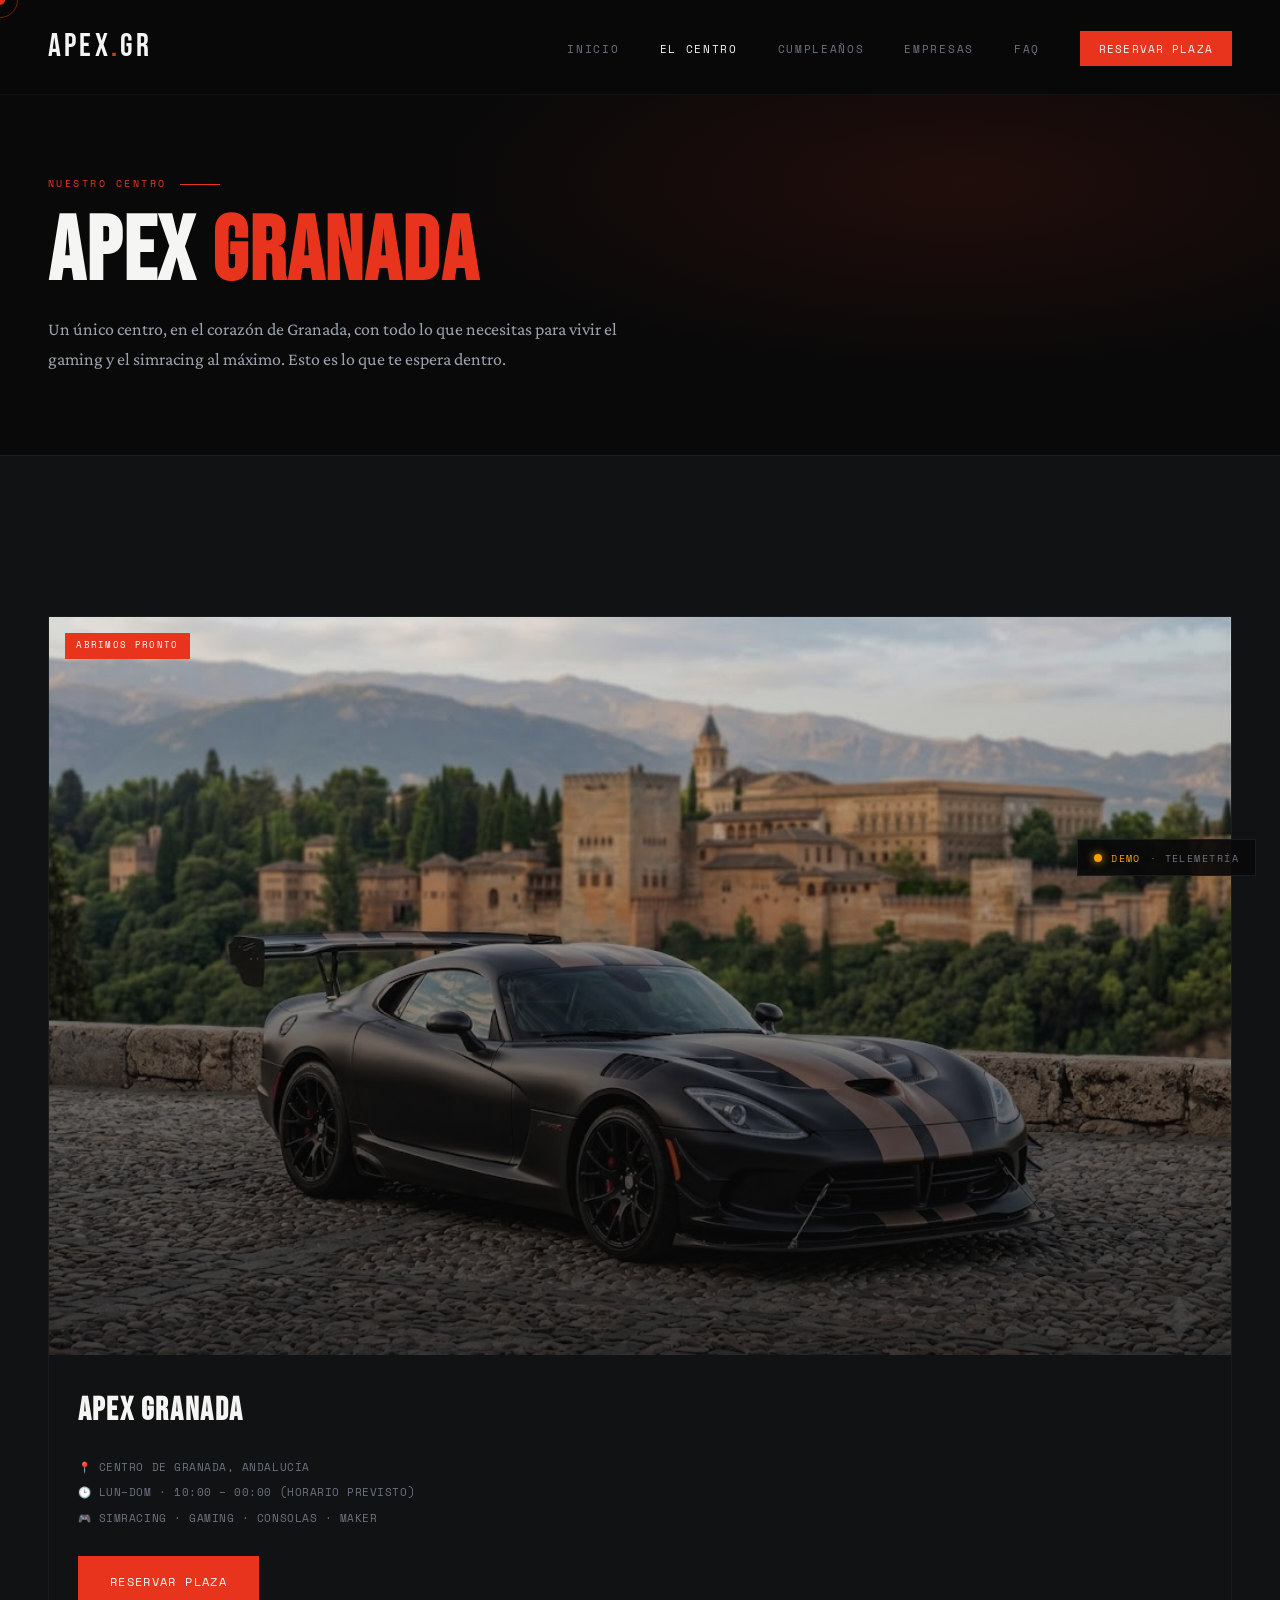
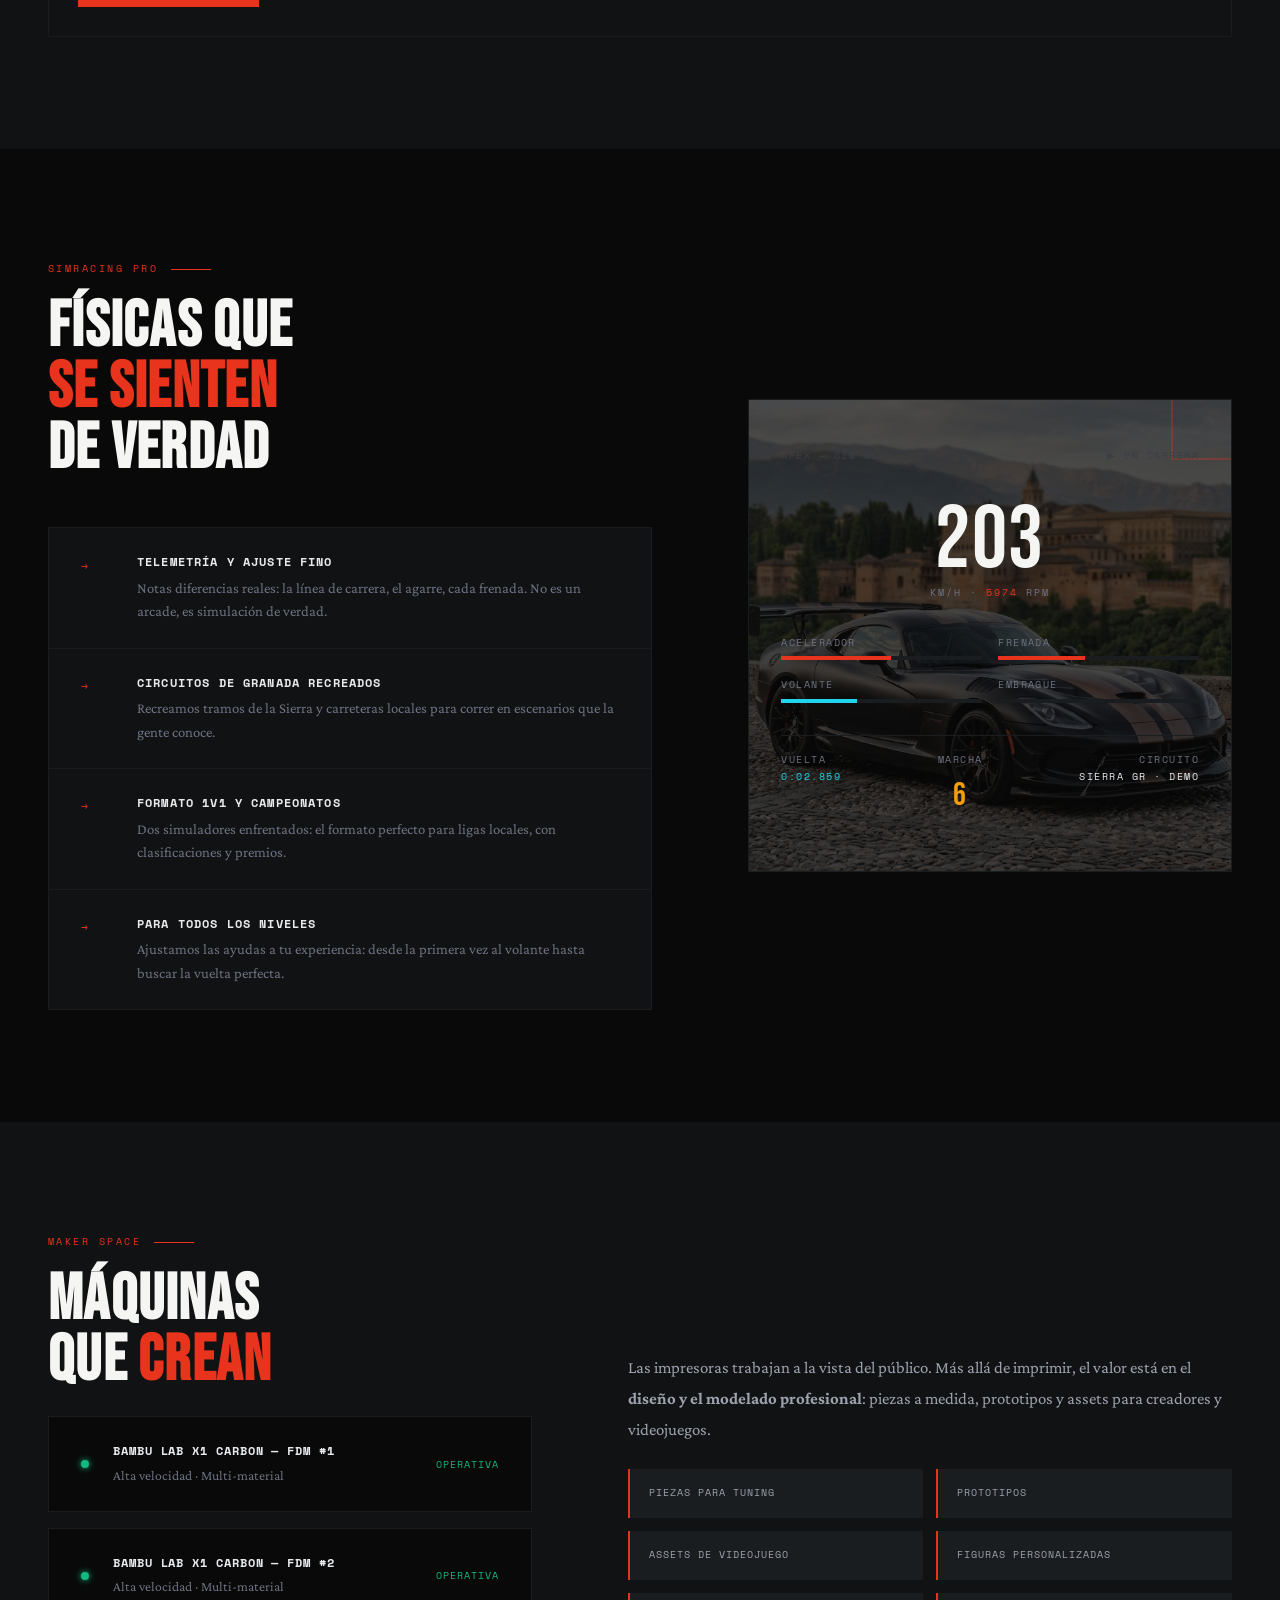
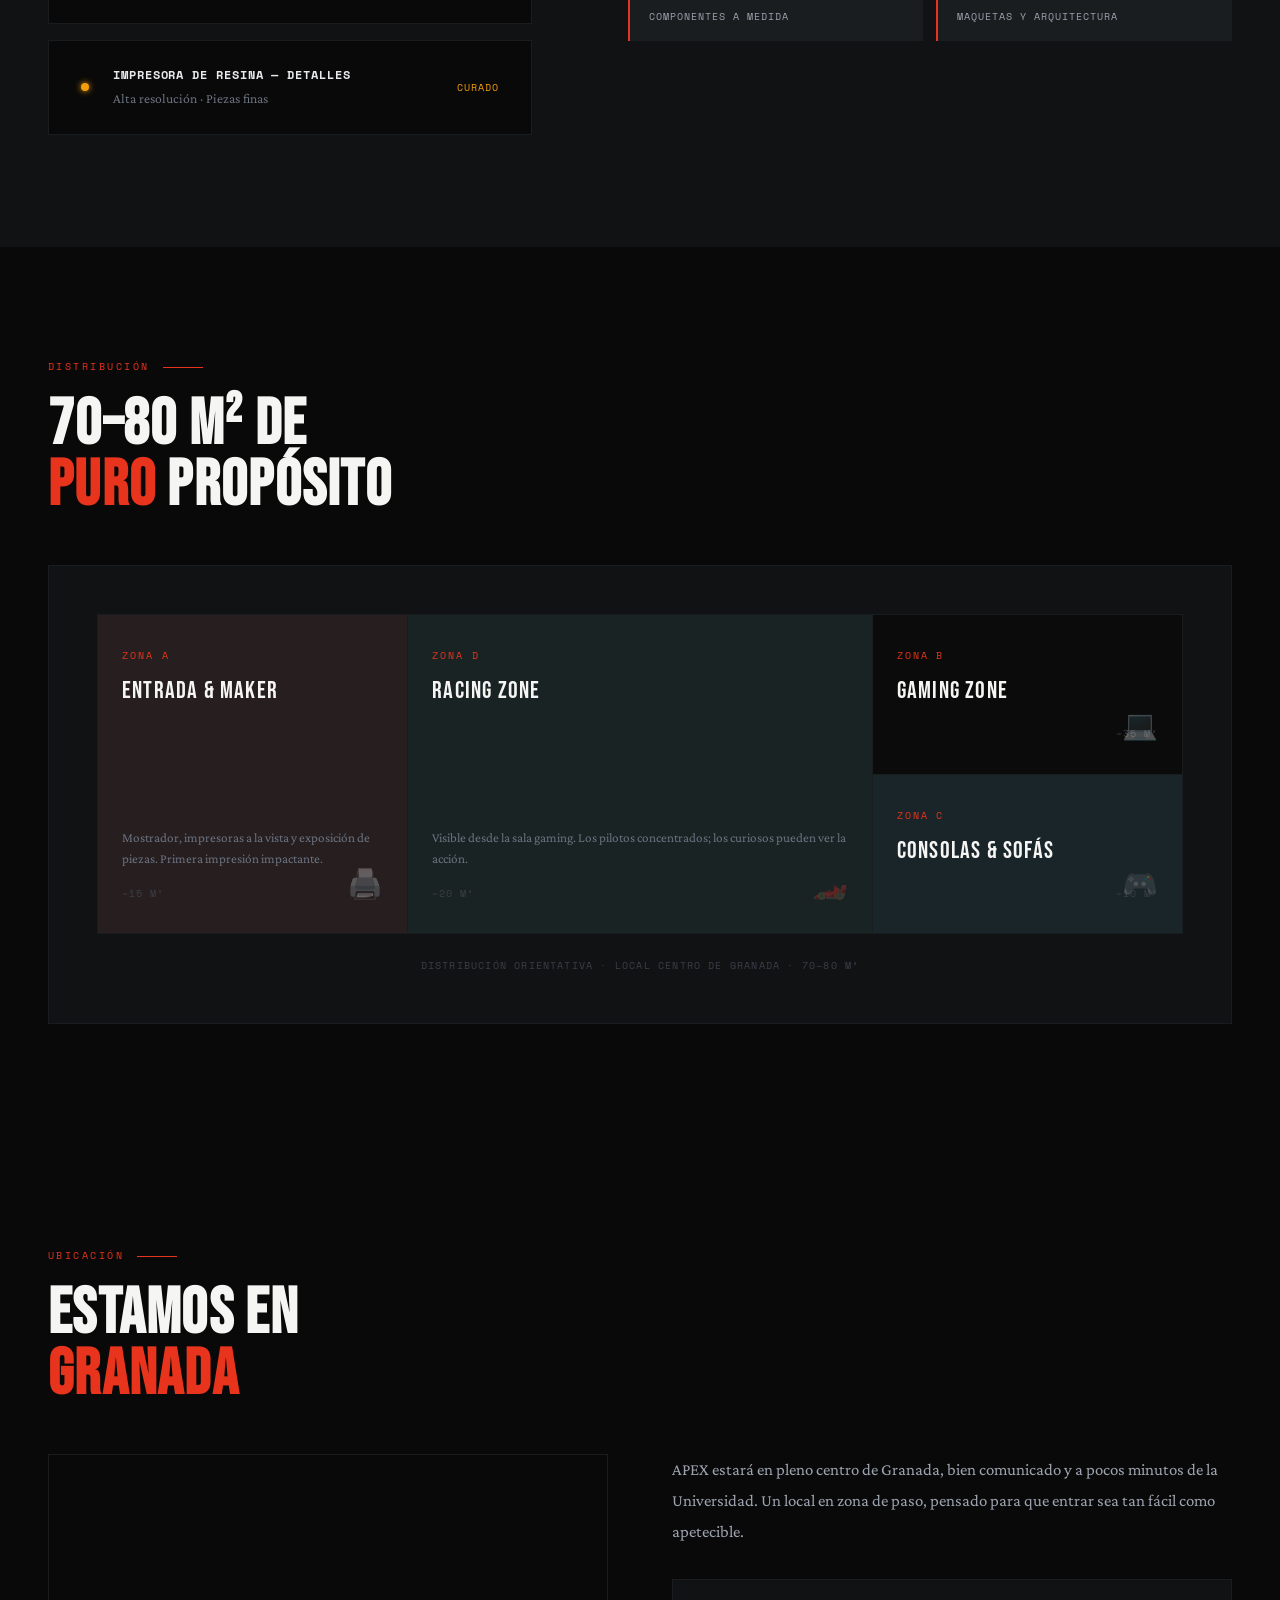
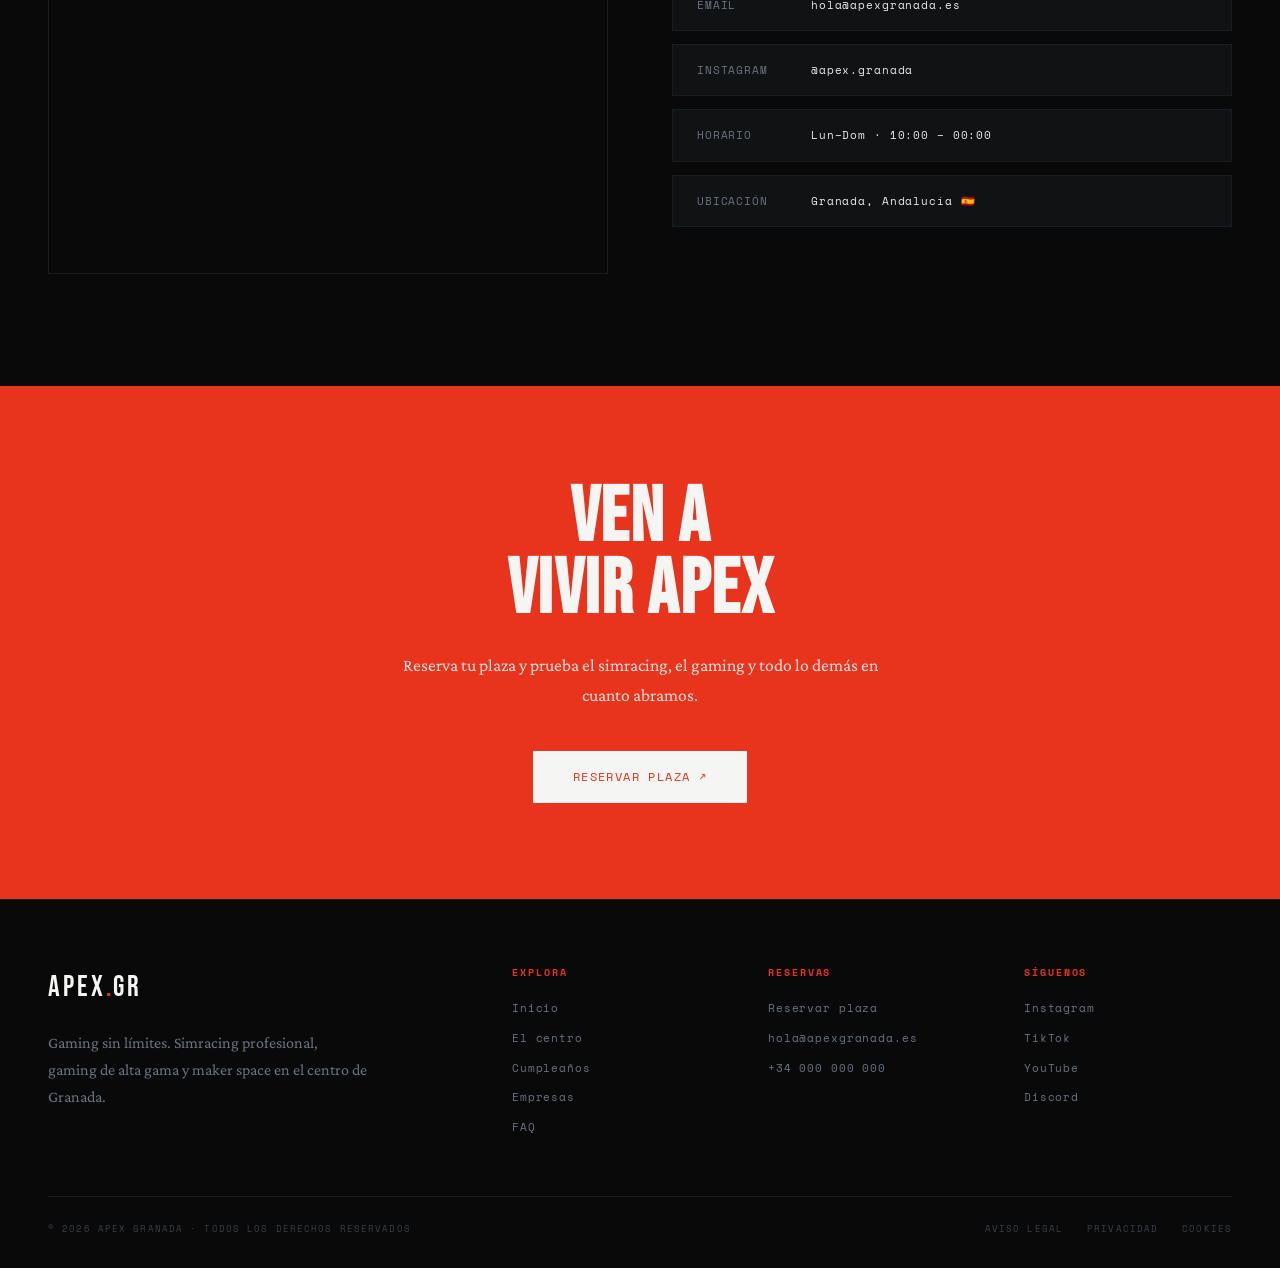
==== centros.html @ 21bb6749 "nuevo estilo de pagina" ====
<!DOCTYPE html>
<html lang="es">
<head>
<meta charset="UTF-8">
<meta name="viewport" content="width=device-width, initial-scale=1.0">
<title>El centro · APEX Granada</title>
<meta name="description" content="Conoce el centro APEX en Granada: simracing con telemetría real, gaming RTX 4070, consolas PS5, maker space y distribución del local.">
<link rel="icon" href="data:image/svg+xml,%3Csvg xmlns='http://www.w3.org/2000/svg' viewBox='0 0 32 32'%3E%3Crect width='32' height='32' fill='%23090909'/%3E%3Ctext x='16' y='24' font-family='Arial,sans-serif' font-size='22' font-weight='bold' fill='%23e8341c' text-anchor='middle'%3EA%3C/text%3E%3C/svg%3E">
<meta property="og:type" content="website">
<meta property="og:title" content="El centro · APEX Granada">
<meta property="og:description" content="Simracing, gaming, consolas y maker space en el centro de Granada.">
<meta property="og:image" content="viper.png">
<meta property="og:locale" content="es_ES">
<meta name="twitter:card" content="summary_large_image">
<link rel="preconnect" href="https://fonts.googleapis.com">
<link rel="preconnect" href="https://fonts.gstatic.com" crossorigin>
<link href="https://fonts.googleapis.com/css2?family=Bebas+Neue&family=Space+Mono:ital,wght@0,400;0,700;1,400&family=Crimson+Pro:wght@300;400;600&display=swap" rel="stylesheet">
<link rel="stylesheet" href="assets/styles.css">
</head>
<body>

<div class="cursor" id="cursor"></div>
<div class="cursor-ring" id="cursor-ring"></div>

<nav>
  <a href="index.html" class="nav-logo">APEX<span>.</span>GR</a>
  <button class="nav-toggle" id="nav-toggle" aria-label="Abrir menú" aria-expanded="false" aria-controls="nav-links">
    <span></span><span></span><span></span>
  </button>
  <ul class="nav-links" id="nav-links">
    <li><a href="index.html">Inicio</a></li>
    <li><a href="centros.html">El centro</a></li>
    <li><a href="cumpleanos.html">Cumpleaños</a></li>
    <li><a href="empresas.html">Empresas</a></li>
    <li><a href="faq.html">FAQ</a></li>
    <li><a href="reservar.html" class="nav-cta">Reservar plaza</a></li>
  </ul>
</nav>

<!-- PAGE HERO -->
<section class="page-hero">
  <div class="section-tag">Nuestro centro</div>
  <h1>APEX <em style="font-style:normal;color:var(--c-red)">Granada</em></h1>
  <p>Un único centro, en el corazón de Granada, con todo lo que necesitas para vivir el gaming y el simracing al máximo. Esto es lo que te espera dentro.</p>
</section>

<!-- TARJETA DEL CENTRO -->
<section class="services">
  <div class="centers-grid">
    <div class="center-card reveal" style="grid-column:1/-1;">
      <div class="center-media" role="img" aria-label="Centro APEX Granada">
        <span class="center-badge">Abrimos pronto</span>
      </div>
      <div class="center-body">
        <h3>APEX Granada</h3>
        <div class="center-meta">📍 Centro de Granada, Andalucía</div>
        <div class="center-meta">🕒 Lun–Dom · 10:00 – 00:00 (horario previsto)</div>
        <div class="center-meta">🎮 Simracing · Gaming · Consolas · Maker</div>
        <a href="reservar.html" class="btn-primary">Reservar plaza</a>
      </div>
    </div>
  </div>
</section>

<!-- SIMRACING + HUD -->
<section class="simracing" id="simracing">
  <div class="sim-layout">
    <div>
      <div class="section-tag reveal">Simracing Pro</div>
      <h2 class="reveal">Físicas que<br><em>se sienten</em><br>de verdad</h2>
      <div class="sim-features reveal">
        <div class="sim-feature">
          <div class="sim-feature-num">→</div>
          <div class="sim-feature-content">
            <h4>Telemetría y ajuste fino</h4>
            <p>Notas diferencias reales: la línea de carrera, el agarre, cada frenada. No es un arcade, es simulación de verdad.</p>
          </div>
        </div>
        <div class="sim-feature">
          <div class="sim-feature-num">→</div>
          <div class="sim-feature-content">
            <h4>Circuitos de Granada recreados</h4>
            <p>Recreamos tramos de la Sierra y carreteras locales para correr en escenarios que la gente conoce.</p>
          </div>
        </div>
        <div class="sim-feature">
          <div class="sim-feature-num">→</div>
          <div class="sim-feature-content">
            <h4>Formato 1v1 y campeonatos</h4>
            <p>Dos simuladores enfrentados: el formato perfecto para ligas locales, con clasificaciones y premios.</p>
          </div>
        </div>
        <div class="sim-feature">
          <div class="sim-feature-num">→</div>
          <div class="sim-feature-content">
            <h4>Para todos los niveles</h4>
            <p>Ajustamos las ayudas a tu experiencia: desde la primera vez al volante hasta buscar la vuelta perfecta.</p>
          </div>
        </div>
      </div>
    </div>
    <div class="sim-visual reveal">
      <div class="sim-cockpit-art">
        <div class="racing-line-accent"></div>
        <div class="cockpit-hud">
          <div class="hud-top">
            <span>APEX — SIM 01</span>
            <span>▶ EN CARRERA</span>
          </div>
          <div class="hud-speed">
            <div class="hud-speed-num" id="hud-speed">000</div>
            <div class="hud-speed-unit">KM/H · <span id="hud-rpm" style="color:var(--c-red)">0</span> RPM</div>
          </div>
          <div class="hud-bars">
            <div>
              <div class="hud-bar-label">ACELERADOR</div>
              <div class="hud-bar-track"><div class="hud-bar-fill" id="hud-throttle" style="width:0%"></div></div>
            </div>
            <div>
              <div class="hud-bar-label">FRENADA</div>
              <div class="hud-bar-track"><div class="hud-bar-fill" id="hud-brake" style="width:0%"></div></div>
            </div>
            <div>
              <div class="hud-bar-label">VOLANTE</div>
              <div class="hud-bar-track"><div class="hud-bar-fill cyan" id="hud-steering" style="width:50%"></div></div>
            </div>
            <div>
              <div class="hud-bar-label">EMBRAGUE</div>
              <div class="hud-bar-track"><div class="hud-bar-fill" id="hud-clutch" style="width:0%"></div></div>
            </div>
          </div>
          <div class="hud-bottom">
            <div>
              <div style="color: var(--c-slate)">VUELTA</div>
              <div id="hud-lap" style="color: var(--c-cyan)">--:--.---</div>
            </div>
            <div style="text-align:center">
              <div style="color:var(--c-slate)">MARCHA</div>
              <div class="hud-gear" id="hud-gear">N</div>
            </div>
            <div style="text-align:right">
              <div style="color:var(--c-slate)">CIRCUITO</div>
              <div id="hud-circuit" style="color:var(--c-light)">—</div>
            </div>
          </div>
        </div>
      </div>
    </div>
  </div>
</section>

<!-- MAKER -->
<section class="printing" id="maker">
  <div class="print-layout">
    <div class="reveal">
      <div class="section-tag">Maker Space</div>
      <h2>Máquinas<br>que <em>crean</em></h2>
      <div class="print-machines">
        <div class="machine-card">
          <div class="machine-dot"></div>
          <div class="machine-info">
            <h4>Bambu Lab X1 Carbon — FDM #1</h4>
            <p>Alta velocidad · Multi-material</p>
          </div>
          <div class="machine-status">Operativa</div>
        </div>
        <div class="machine-card">
          <div class="machine-dot"></div>
          <div class="machine-info">
            <h4>Bambu Lab X1 Carbon — FDM #2</h4>
            <p>Alta velocidad · Multi-material</p>
          </div>
          <div class="machine-status">Operativa</div>
        </div>
        <div class="machine-card">
          <div class="machine-dot amber"></div>
          <div class="machine-info">
            <h4>Impresora de Resina — Detalles</h4>
            <p>Alta resolución · Piezas finas</p>
          </div>
          <div class="machine-status amber">Curado</div>
        </div>
      </div>
    </div>
    <div class="print-services reveal">
      <p>
        Las impresoras trabajan a la vista del público. Más allá de imprimir, el valor está en el <strong>diseño y el modelado profesional</strong>: piezas a medida, prototipos y assets para creadores y videojuegos.
      </p>
      <div class="print-use-cases">
        <div class="use-case">Piezas para tuning</div>
        <div class="use-case">Prototipos</div>
        <div class="use-case">Assets de videojuego</div>
        <div class="use-case">Figuras personalizadas</div>
        <div class="use-case">Componentes a medida</div>
        <div class="use-case">Maquetas y arquitectura</div>
      </div>
    </div>
  </div>
</section>

<!-- ZONAS DEL LOCAL -->
<section class="space-section" id="espacio">
  <div class="section-tag reveal">Distribución</div>
  <h2 class="reveal">70–80 m² de<br><em>puro</em> propósito</h2>
  <div class="floorplan reveal">
    <div class="floorplan-grid">
      <div class="zone zone-entry">
        <div>
          <div class="zone-label">Zona A</div>
          <div class="zone-name">Entrada & Maker</div>
        </div>
        <div>
          <p style="font-size:0.82rem;color:var(--c-slate);line-height:1.6;margin:1rem 0;">Mostrador, impresoras a la vista y exposición de piezas. Primera impresión impactante.</p>
          <div class="zone-m2">~15 m²</div>
        </div>
        <div class="zone-icon">🖨️</div>
      </div>
      <div class="zone zone-gaming">
        <div>
          <div class="zone-label">Zona B</div>
          <div class="zone-name">Gaming Zone</div>
        </div>
        <div class="zone-m2">~35 m²</div>
        <div class="zone-icon">💻</div>
      </div>
      <div class="zone zone-print">
        <div>
          <div class="zone-label">Zona D</div>
          <div class="zone-name">Racing Zone</div>
        </div>
        <div>
          <p style="font-size:0.82rem;color:var(--c-slate);line-height:1.6;margin:1rem 0;">Visible desde la sala gaming. Los pilotos concentrados; los curiosos pueden ver la acción.</p>
          <div class="zone-m2">~20 m²</div>
        </div>
        <div class="zone-icon">🏎️</div>
      </div>
      <div class="zone zone-racing">
        <div>
          <div class="zone-label">Zona C</div>
          <div class="zone-name">Consolas & Sofás</div>
        </div>
        <div class="zone-m2">~10 m²</div>
        <div class="zone-icon">🎮</div>
      </div>
    </div>
    <div class="floorplan-note">Distribución orientativa · Local centro de Granada · 70–80 m²</div>
  </div>
</section>

<!-- UBICACIÓN -->
<section class="location-section" id="ubicacion">
  <div class="section-tag reveal">Ubicación</div>
  <h2 class="reveal">Estamos en<br><em>Granada</em></h2>
  <div class="location-layout">
    <div class="location-map reveal">
      <iframe
        src="https://maps.google.com/maps?q=37.1773,-3.5986&hl=es&z=15&output=embed"
        loading="lazy"
        title="Mapa del centro de Granada"
        allowfullscreen
        referrerpolicy="no-referrer-when-downgrade"
      ></iframe>
    </div>
    <div class="location-info reveal">
      <p>
        APEX estará en pleno centro de Granada, bien comunicado y a pocos minutos de la Universidad. Un local en zona de paso, pensado para que entrar sea tan fácil como apetecible.
      </p>
      <div class="contact-items">
        <a class="contact-item" href="mailto:hola@apexgranada.es">
          <span class="contact-item-label">Email</span>
          <span class="contact-item-val">hola@apexgranada.es</span>
        </a>
        <a class="contact-item" href="#">
          <span class="contact-item-label">Instagram</span>
          <span class="contact-item-val">@apex.granada</span>
        </a>
        <div class="contact-item">
          <span class="contact-item-label">Horario</span>
          <span class="contact-item-val">Lun–Dom · 10:00 – 00:00</span>
        </div>
        <div class="contact-item">
          <span class="contact-item-label">Ubicación</span>
          <span class="contact-item-val">Granada, Andalucía 🇪🇸</span>
        </div>
      </div>
    </div>
  </div>
</section>

<!-- CTA -->
<section class="cta-band">
  <h2>Ven a<br>vivir APEX</h2>
  <p>Reserva tu plaza y prueba el simracing, el gaming y todo lo demás en cuanto abramos.</p>
  <a href="reservar.html" class="btn-light">Reservar plaza ↗</a>
</section>

<!-- FOOTER -->
<footer class="site-footer">
  <div class="footer-cols">
    <div class="footer-brand">
      <div class="footer-logo">APEX<span>.</span>GR</div>
      <p class="footer-tagline">Gaming sin límites. Simracing profesional, gaming de alta gama y maker space en el centro de Granada.</p>
    </div>
    <div class="footer-col">
      <h5>Explora</h5>
      <a href="index.html">Inicio</a>
      <a href="centros.html">El centro</a>
      <a href="cumpleanos.html">Cumpleaños</a>
      <a href="empresas.html">Empresas</a>
      <a href="faq.html">FAQ</a>
    </div>
    <div class="footer-col">
      <h5>Reservas</h5>
      <a href="reservar.html">Reservar plaza</a>
      <a href="mailto:hola@apexgranada.es">hola@apexgranada.es</a>
      <a href="tel:+34000000000">+34 000 000 000</a>
    </div>
    <div class="footer-col">
      <h5>Síguenos</h5>
      <a href="#">Instagram</a>
      <a href="#">TikTok</a>
      <a href="#">YouTube</a>
      <a href="#">Discord</a>
    </div>
  </div>
  <div class="footer-bottom">
    <p>© 2026 APEX Granada · Todos los derechos reservados</p>
    <div class="footer-legal">
      <a href="#">Aviso legal</a>
      <a href="#">Privacidad</a>
      <a href="#">Cookies</a>
    </div>
  </div>
</footer>

<script src="assets/site.js"></script>
</body>
</html>
---- assets/styles.css ----
/* ============================================================
   APEX Granada — sistema de diseño compartido
   Usado por: index, centros, cumpleanos, empresas, faq, reservar
   ============================================================ */

:root {
  --c-void: #090909;
  --c-carbon: #111213;
  --c-steel: #1a1d20;
  --c-chrome: #252930;
  --c-fog: #3a3f47;
  --c-slate: #6b7280;
  --c-silver: #9ca3af;
  --c-light: #e8eaed;
  --c-white: #f5f5f3;
  --c-red: #e8341c;
  --c-red-glow: #ff4422;
  --c-amber: #f59e0b;
  --c-cyan: #22d3ee;
  --c-green: #10b981;
  --accent: var(--c-red);
  --font-display: 'Bebas Neue', sans-serif;
  --font-mono: 'Space Mono', monospace;
  --font-body: 'Crimson Pro', serif;
}

*, *::before, *::after { margin: 0; padding: 0; box-sizing: border-box; }
html { scroll-behavior: smooth; }

body {
  background: var(--c-void);
  color: var(--c-light);
  font-family: var(--font-body);
  font-size: 18px;
  line-height: 1.7;
  overflow-x: hidden;
}

/* Custom cursor */
.cursor {
  position: fixed;
  display: none;
  width: 10px;
  height: 10px;
  background: var(--c-red);
  border-radius: 50%;
  pointer-events: none;
  z-index: 9999;
  transform: translate(-50%, -50%);
  transition: transform 0.1s ease, background 0.2s;
  mix-blend-mode: difference;
}
.cursor-ring {
  position: fixed;
  display: none;
  width: 36px;
  height: 36px;
  border: 1px solid rgba(232,52,28,0.5);
  border-radius: 50%;
  pointer-events: none;
  z-index: 9998;
  transform: translate(-50%, -50%);
  transition: transform 0.15s ease, width 0.2s, height 0.2s, border-color 0.2s;
}

/* El cursor personalizado solo se activa con un ratón real.
   En pantallas táctiles se restaura siempre el cursor nativo. */
@media (hover: hover) and (pointer: fine) {
  body { cursor: none; }
  .cursor, .cursor-ring { display: block; }
}
@media (hover: none), (pointer: coarse) {
  *, *::before, *::after { cursor: auto !important; }
  a, button { cursor: pointer !important; }
}

/* NAV */
nav {
  position: fixed;
  top: 0; left: 0; right: 0;
  z-index: 100;
  display: flex;
  justify-content: space-between;
  align-items: center;
  padding: 1.25rem 3rem;
  border-bottom: 1px solid rgba(255,255,255,0.04);
  background: rgba(9,9,9,0.85);
  backdrop-filter: blur(12px);
}
.nav-logo {
  font-family: var(--font-display);
  font-size: 2rem;
  letter-spacing: 0.1em;
  color: var(--c-white);
  text-decoration: none;
}
.nav-logo span { color: var(--c-red); }
.nav-links {
  display: flex;
  gap: 2.5rem;
  list-style: none;
  align-items: center;
}
.nav-links a {
  font-family: var(--font-mono);
  font-size: 0.7rem;
  letter-spacing: 0.15em;
  text-transform: uppercase;
  color: var(--c-slate);
  text-decoration: none;
  transition: color 0.2s;
}
.nav-links a:hover { color: var(--c-white); }
.nav-links a.active { color: var(--c-white); }
.nav-links a.nav-cta {
  background: var(--c-red);
  color: var(--c-white);
  padding: 0.55rem 1.2rem;
  letter-spacing: 0.1em;
  transition: background 0.2s;
}
.nav-links a.nav-cta:hover { background: var(--c-red-glow); color: var(--c-white); }
.nav-toggle {
  display: none;
  flex-direction: column;
  justify-content: center;
  gap: 5px;
  width: 32px;
  height: 32px;
  padding: 0;
  background: none;
  border: none;
}
.nav-toggle span {
  display: block;
  width: 24px;
  height: 2px;
  background: var(--c-white);
  transition: transform 0.3s ease, opacity 0.2s ease;
}
.nav.open .nav-toggle span:nth-child(1) { transform: translateY(7px) rotate(45deg); }
.nav.open .nav-toggle span:nth-child(2) { opacity: 0; }
.nav.open .nav-toggle span:nth-child(3) { transform: translateY(-7px) rotate(-45deg); }

/* HERO (home) */
.hero {
  min-height: 100vh;
  display: grid;
  grid-template-columns: 1fr 1fr;
  align-items: center;
  padding: 7rem 3rem 4rem;
  position: relative;
  overflow: hidden;
}
.hero::before {
  content: '';
  position: absolute;
  inset: 0;
  background:
    radial-gradient(ellipse 60% 50% at 80% 50%, rgba(232,52,28,0.08) 0%, transparent 70%),
    radial-gradient(ellipse 30% 40% at 20% 80%, rgba(34,211,238,0.04) 0%, transparent 60%);
}
.hero-grid-bg {
  position: absolute;
  inset: 0;
  background-image:
    linear-gradient(rgba(255,255,255,0.02) 1px, transparent 1px),
    linear-gradient(90deg, rgba(255,255,255,0.02) 1px, transparent 1px);
  background-size: 60px 60px;
  mask-image: radial-gradient(ellipse at center, black 30%, transparent 80%);
}
.hero-left { position: relative; z-index: 2; }
.hero-tag {
  display: inline-flex;
  align-items: center;
  gap: 0.5rem;
  font-family: var(--font-mono);
  font-size: 0.65rem;
  letter-spacing: 0.2em;
  text-transform: uppercase;
  color: var(--c-red);
  margin-bottom: 1.5rem;
}
.hero-tag::before {
  content: '';
  display: inline-block;
  width: 20px;
  height: 1px;
  background: var(--c-red);
}
h1 {
  font-family: var(--font-display);
  font-size: clamp(5rem, 9vw, 9rem);
  line-height: 0.92;
  letter-spacing: 0.02em;
  color: var(--c-white);
  margin-bottom: 0.15em;
}
h1 .line-red { color: var(--c-red); }
h1 .line-sub {
  font-size: clamp(1.8rem, 3vw, 3rem);
  color: var(--c-slate);
  display: block;
  letter-spacing: 0.08em;
  margin-top: 0.2em;
}
.hero-desc {
  font-family: var(--font-body);
  font-size: 1.15rem;
  color: var(--c-silver);
  max-width: 440px;
  margin: 1.8rem 0 2.5rem;
  line-height: 1.8;
}
.hero-actions {
  display: flex;
  gap: 1rem;
  align-items: center;
  flex-wrap: wrap;
}
.btn-primary {
  font-family: var(--font-mono);
  font-size: 0.72rem;
  letter-spacing: 0.12em;
  text-transform: uppercase;
  background: var(--c-red);
  color: var(--c-white);
  padding: 1rem 2rem;
  text-decoration: none;
  transition: background 0.2s;
  cursor: none;
  display: inline-block;
  border: none;
}
.btn-primary:hover { background: var(--c-red-glow); }
.btn-secondary {
  font-family: var(--font-mono);
  font-size: 0.72rem;
  letter-spacing: 0.12em;
  text-transform: uppercase;
  color: var(--c-slate);
  text-decoration: none;
  border-bottom: 1px solid var(--c-fog);
  padding-bottom: 2px;
  cursor: none;
  transition: color 0.2s, border-color 0.2s;
}
.btn-secondary:hover { color: var(--c-white); border-color: var(--c-silver); }
.btn-light {
  font-family: var(--font-mono);
  font-size: 0.72rem;
  letter-spacing: 0.12em;
  text-transform: uppercase;
  background: var(--c-white);
  color: var(--c-red);
  padding: 1rem 2.5rem;
  text-decoration: none;
  cursor: none;
  display: inline-block;
  transition: transform 0.2s;
}
.btn-light:hover { transform: translateY(-2px); }

.hero-right {
  position: relative;
  z-index: 2;
  display: flex;
  justify-content: center;
}
.hero-stats {
  display: grid;
  grid-template-columns: 1fr 1fr;
  gap: 1px;
  background: var(--c-steel);
  border: 1px solid var(--c-steel);
  max-width: 400px;
  width: 100%;
}
.stat-box {
  background: var(--c-carbon);
  padding: 2rem 1.5rem;
  position: relative;
  overflow: hidden;
}
.stat-box::before {
  content: '';
  position: absolute;
  top: 0; left: 0;
  width: 3px;
  height: 100%;
  background: var(--c-red);
  opacity: 0;
  transition: opacity 0.3s;
}
.stat-box:hover::before { opacity: 1; }
.stat-number {
  font-family: var(--font-display);
  font-size: 3rem;
  color: var(--c-white);
  line-height: 1;
  margin-bottom: 0.25rem;
}
.stat-number span { color: var(--c-red); }
.stat-label {
  font-family: var(--font-mono);
  font-size: 0.62rem;
  letter-spacing: 0.15em;
  text-transform: uppercase;
  color: var(--c-slate);
}
.hero-location {
  margin-top: 2rem;
  font-family: var(--font-mono);
  font-size: 0.65rem;
  letter-spacing: 0.2em;
  color: var(--c-fog);
  text-transform: uppercase;
  text-align: center;
}

/* PAGE HERO (páginas interiores) */
.page-hero {
  padding: 11rem 3rem 5rem;
  position: relative;
  overflow: hidden;
  border-bottom: 1px solid var(--c-steel);
}
.page-hero::before {
  content: '';
  position: absolute;
  inset: 0;
  background: radial-gradient(ellipse 60% 60% at 75% 40%, rgba(232,52,28,0.10) 0%, transparent 70%);
}
.page-hero > * { position: relative; z-index: 1; }
.page-hero h1 { font-size: clamp(3.2rem, 7vw, 6rem); }
.page-hero p {
  color: var(--c-silver);
  max-width: 580px;
  margin-top: 1.2rem;
  font-size: 1.12rem;
}

/* TICKER */
.ticker {
  background: var(--c-red);
  overflow: hidden;
  white-space: nowrap;
  padding: 0.6rem 0;
}
.ticker-inner {
  display: inline-block;
  animation: ticker 20s linear infinite;
  font-family: var(--font-mono);
  font-size: 0.65rem;
  letter-spacing: 0.15em;
  text-transform: uppercase;
  color: rgba(255,255,255,0.9);
}
.ticker-inner span { margin: 0 2rem; opacity: 0.5; }
@keyframes ticker {
  0% { transform: translateX(0); }
  100% { transform: translateX(-50%); }
}

/* SECTIONS */
section { padding: 7rem 3rem; position: relative; }
.section-tag {
  font-family: var(--font-mono);
  font-size: 0.62rem;
  letter-spacing: 0.25em;
  text-transform: uppercase;
  color: var(--c-red);
  margin-bottom: 1.2rem;
  display: flex;
  align-items: center;
  gap: 0.8rem;
}
.section-tag::after {
  content: '';
  display: inline-block;
  flex: 1;
  max-width: 40px;
  height: 1px;
  background: var(--c-red);
}
h2 {
  font-family: var(--font-display);
  font-size: clamp(3rem, 5vw, 5.5rem);
  line-height: 0.95;
  letter-spacing: 0.02em;
  color: var(--c-white);
  margin-bottom: 1.5rem;
}
h2 em { font-style: normal; color: var(--c-red); }
h3 {
  font-family: var(--font-display);
  font-size: 2rem;
  letter-spacing: 0.05em;
  color: var(--c-white);
  margin-bottom: 0.75rem;
}
.lead {
  color: var(--c-silver);
  font-size: 1.1rem;
  line-height: 1.9;
  max-width: 640px;
}

/* SERVICES / EXPERIENCIAS */
.services { background: var(--c-carbon); }
.services-intro {
  display: grid;
  grid-template-columns: 1fr 1fr;
  gap: 4rem;
  align-items: end;
  margin-bottom: 5rem;
}
.services-intro p {
  color: var(--c-silver);
  font-size: 1.1rem;
  line-height: 1.9;
}
.service-grid {
  display: grid;
  grid-template-columns: repeat(3, 1fr);
  gap: 1px;
  background: var(--c-steel);
  border: 1px solid var(--c-steel);
}
.service-card {
  background: var(--c-void);
  padding: 3rem 2.5rem;
  position: relative;
  overflow: hidden;
  transition: background 0.3s;
}
.service-card::after {
  content: '';
  position: absolute;
  bottom: 0; left: 0; right: 0;
  height: 2px;
  background: var(--c-red);
  transform: scaleX(0);
  transform-origin: left;
  transition: transform 0.4s cubic-bezier(0.65,0,0.35,1);
}
.service-card:hover::after { transform: scaleX(1); }
.service-card:hover { background: var(--c-carbon); }
.service-num {
  font-family: var(--font-mono);
  font-size: 0.62rem;
  letter-spacing: 0.2em;
  color: var(--c-red);
  margin-bottom: 2rem;
}
.service-icon {
  font-size: 2.5rem;
  margin-bottom: 1.2rem;
  display: block;
}
.service-card p {
  color: var(--c-slate);
  font-size: 0.95rem;
  line-height: 1.8;
  margin-top: 0.8rem;
}
.service-specs {
  margin-top: 1.5rem;
  padding-top: 1.5rem;
  border-top: 1px solid var(--c-steel);
}
.service-spec {
  display: flex;
  align-items: center;
  gap: 0.6rem;
  font-family: var(--font-mono);
  font-size: 0.62rem;
  letter-spacing: 0.08em;
  color: var(--c-fog);
  margin-bottom: 0.5rem;
  text-transform: uppercase;
}
.service-spec::before {
  content: '';
  display: inline-block;
  width: 4px;
  height: 4px;
  background: var(--c-red);
  border-radius: 50%;
  flex-shrink: 0;
}

/* SIMRACING */
.simracing {
  background: var(--c-void);
  overflow: hidden;
}
.sim-layout {
  display: grid;
  grid-template-columns: 5fr 4fr;
  gap: 6rem;
  align-items: center;
}
.sim-features {
  margin-top: 3rem;
  display: flex;
  flex-direction: column;
  gap: 1px;
  background: var(--c-steel);
  border: 1px solid var(--c-steel);
}
.sim-feature {
  background: var(--c-carbon);
  padding: 1.5rem 2rem;
  display: flex;
  align-items: flex-start;
  gap: 1.5rem;
  transition: background 0.2s;
}
.sim-feature:hover { background: var(--c-steel); }
.sim-feature-num {
  font-family: var(--font-mono);
  font-size: 0.7rem;
  color: var(--c-red);
  min-width: 2rem;
  padding-top: 0.2rem;
}
.sim-feature-content h4 {
  font-family: var(--font-mono);
  font-size: 0.72rem;
  letter-spacing: 0.1em;
  text-transform: uppercase;
  color: var(--c-light);
  margin-bottom: 0.3rem;
}
.sim-feature-content p {
  font-size: 0.92rem;
  color: var(--c-slate);
  line-height: 1.6;
}
.sim-visual { position: relative; }
.sim-cockpit-art {
  background: url('../viper.png') center center / cover no-repeat;
  border: 1px solid var(--c-steel);
  padding: 3rem 2rem;
  position: relative;
  overflow: hidden;
}
.sim-cockpit-art::before {
  content: '';
  position: absolute;
  inset: 0;
  background: rgba(9,9,9,0.72);
  z-index: 0;
}
.sim-cockpit-art > * { position: relative; z-index: 1; }
.cockpit-hud {
  font-family: var(--font-mono);
  font-size: 0.62rem;
  letter-spacing: 0.15em;
  text-transform: uppercase;
}
.hud-top {
  display: flex;
  justify-content: space-between;
  margin-bottom: 2rem;
  color: var(--c-fog);
}
.hud-speed { text-align: center; margin: 1rem 0; }
.hud-speed-num {
  font-family: var(--font-display);
  font-size: 5.5rem;
  color: var(--c-white);
  line-height: 1;
}
.hud-speed-unit {
  color: var(--c-slate);
  font-size: 0.62rem;
  letter-spacing: 0.2em;
}
.hud-bars {
  display: grid;
  grid-template-columns: 1fr 1fr;
  gap: 1rem;
  margin: 2rem 0;
}
.hud-bar-label {
  color: var(--c-slate);
  margin-bottom: 0.4rem;
  font-size: 0.6rem;
  letter-spacing: 0.15em;
}
.hud-bar-track {
  height: 4px;
  background: var(--c-steel);
  position: relative;
}
.hud-bar-fill {
  position: absolute;
  top: 0; left: 0;
  height: 100%;
  background: var(--c-red);
  transition: width 0.12s linear;
}
.hud-bar-fill.cyan { background: var(--c-cyan); }
.hud-bottom {
  display: flex;
  justify-content: space-between;
  margin-top: 2rem;
  padding-top: 1rem;
  border-top: 1px solid var(--c-steel);
  color: var(--c-fog);
}
.hud-gear {
  color: var(--c-amber);
  font-family: var(--font-display);
  font-size: 2rem;
}
.racing-line-accent {
  position: absolute;
  top: -20px; right: -20px;
  width: 80px;
  height: 80px;
  border: 2px solid var(--c-red);
  opacity: 0.3;
}

/* MAKER / PRINTING */
.printing { background: var(--c-carbon); }
.print-layout {
  display: grid;
  grid-template-columns: 4fr 5fr;
  gap: 6rem;
  align-items: center;
}
.print-machines {
  display: flex;
  flex-direction: column;
  gap: 1rem;
}
.machine-card {
  border: 1px solid var(--c-steel);
  padding: 1.5rem 2rem;
  display: grid;
  grid-template-columns: auto 1fr auto;
  gap: 1.5rem;
  align-items: center;
  background: var(--c-void);
  transition: border-color 0.2s;
}
.machine-card:hover { border-color: var(--c-red); }
.machine-dot {
  width: 8px;
  height: 8px;
  border-radius: 50%;
  background: var(--c-green);
  box-shadow: 0 0 6px var(--c-green);
  animation: blink 2s ease-in-out infinite;
}
@keyframes blink {
  0%, 100% { opacity: 1; }
  50% { opacity: 0.3; }
}
.machine-dot.amber { background: var(--c-amber); box-shadow: 0 0 6px var(--c-amber); }
.machine-info h4 {
  font-family: var(--font-mono);
  font-size: 0.72rem;
  letter-spacing: 0.08em;
  text-transform: uppercase;
  color: var(--c-light);
  margin-bottom: 0.2rem;
}
.machine-info p {
  font-size: 0.85rem;
  color: var(--c-slate);
}
.machine-status {
  font-family: var(--font-mono);
  font-size: 0.6rem;
  letter-spacing: 0.1em;
  text-transform: uppercase;
  color: var(--c-green);
}
.machine-status.amber { color: var(--c-amber); }
.print-services { margin-top: 1.5rem; }
.print-services p {
  color: var(--c-silver);
  font-size: 1.05rem;
  line-height: 1.85;
  margin-bottom: 1.5rem;
}
.print-use-cases {
  display: grid;
  grid-template-columns: 1fr 1fr;
  gap: 0.8rem;
  margin-top: 1.5rem;
}
.use-case {
  background: var(--c-steel);
  padding: 1rem 1.2rem;
  font-family: var(--font-mono);
  font-size: 0.62rem;
  letter-spacing: 0.1em;
  text-transform: uppercase;
  color: var(--c-silver);
  border-left: 2px solid var(--c-red);
}

/* SPLIT (bloque imagen + texto reutilizable) */
.split {
  display: grid;
  grid-template-columns: 1fr 1fr;
  gap: 4rem;
  align-items: center;
  margin-top: 3rem;
}
.split-media {
  aspect-ratio: 4/3;
  background: var(--c-steel) url('../viper.png') center / cover no-repeat;
  border: 1px solid var(--c-steel);
  position: relative;
}
.split-media::after {
  content: '';
  position: absolute;
  inset: 0;
  background: linear-gradient(180deg, transparent 40%, rgba(9,9,9,0.55) 100%);
}

/* CENTROS */
.centers-grid {
  display: grid;
  grid-template-columns: repeat(auto-fit, minmax(320px, 1fr));
  gap: 1.5rem;
  margin-top: 3rem;
}
.center-card {
  border: 1px solid var(--c-steel);
  background: var(--c-carbon);
  overflow: hidden;
  display: flex;
  flex-direction: column;
  transition: border-color 0.25s, transform 0.25s;
}
.center-card:hover { border-color: var(--c-red); transform: translateY(-4px); }
.center-card.coming { opacity: 0.55; }
.center-media {
  aspect-ratio: 16/10;
  background: var(--c-steel) url('../viper.png') center / cover no-repeat;
  position: relative;
}
.center-media::after {
  content: '';
  position: absolute;
  inset: 0;
  background: linear-gradient(180deg, rgba(9,9,9,0.1) 0%, rgba(9,9,9,0.75) 100%);
}
.center-badge {
  position: absolute;
  top: 1rem; left: 1rem;
  z-index: 1;
  font-family: var(--font-mono);
  font-size: 0.55rem;
  letter-spacing: 0.15em;
  text-transform: uppercase;
  background: var(--c-red);
  color: #fff;
  padding: 0.35rem 0.7rem;
}
.center-badge.muted { background: var(--c-fog); }
.center-body {
  padding: 1.8rem;
  display: flex;
  flex-direction: column;
  gap: 0.5rem;
  flex: 1;
}
.center-meta {
  font-family: var(--font-mono);
  font-size: 0.66rem;
  letter-spacing: 0.05em;
  color: var(--c-slate);
  text-transform: uppercase;
}
.center-body .btn-primary { margin-top: 1.2rem; align-self: flex-start; }

/* SPONSORS */
.sponsors { background: var(--c-carbon); }
.sponsors-track {
  display: grid;
  grid-template-columns: repeat(auto-fit, minmax(150px, 1fr));
  gap: 1px;
  background: var(--c-steel);
  border: 1px solid var(--c-steel);
  margin-top: 2.5rem;
}
.sponsor {
  background: var(--c-void);
  padding: 2.4rem 1rem;
  display: flex;
  align-items: center;
  justify-content: center;
  text-align: center;
  font-family: var(--font-display);
  font-size: 1.4rem;
  letter-spacing: 0.08em;
  color: var(--c-fog);
  transition: color 0.25s, background 0.25s;
}
.sponsor:hover { color: var(--c-white); background: var(--c-carbon); }
.sponsor.join { color: var(--c-red); font-size: 0.7rem; font-family: var(--font-mono); letter-spacing: 0.12em; text-transform: uppercase; text-decoration: none; }

/* LOCATION / MAPA / CONTACTO */
.location-section { background: var(--c-void); }
.location-layout {
  display: grid;
  grid-template-columns: 1fr 1fr;
  gap: 4rem;
  align-items: start;
  margin-top: 3rem;
}
.location-map {
  border: 1px solid var(--c-steel);
  aspect-ratio: 4/3;
  position: relative;
  overflow: hidden;
}
.location-map iframe {
  position: absolute;
  inset: 0;
  width: 100%;
  height: 100%;
  border: none;
  filter: invert(90%) hue-rotate(180deg) brightness(0.85) contrast(0.9);
}
.location-info p {
  color: var(--c-silver);
  font-size: 1.05rem;
  line-height: 1.85;
  margin-bottom: 1.5rem;
}
.contact-items {
  margin-top: 2rem;
  display: flex;
  flex-direction: column;
  gap: 0.8rem;
}
.contact-item {
  display: flex;
  gap: 1.5rem;
  align-items: center;
  padding: 1rem 1.5rem;
  background: var(--c-carbon);
  border: 1px solid var(--c-steel);
  font-family: var(--font-mono);
  font-size: 0.68rem;
  letter-spacing: 0.08em;
  text-decoration: none;
  transition: border-color 0.2s;
}
.contact-item:hover { border-color: var(--c-red); }
.contact-item-label { color: var(--c-slate); text-transform: uppercase; min-width: 90px; }
.contact-item-val { color: var(--c-light); }

/* FLOORPLAN / ZONAS */
.floorplan {
  margin-top: 3rem;
  border: 1px solid var(--c-steel);
  padding: 3rem;
  position: relative;
  background: var(--c-carbon);
}
.floorplan-grid {
  display: grid;
  grid-template-columns: 2fr 3fr 2fr;
  grid-template-rows: auto auto;
  gap: 1px;
  background: var(--c-steel);
  border: 1px solid var(--c-steel);
  min-height: 320px;
}
.zone {
  padding: 2rem 1.5rem;
  position: relative;
  display: flex;
  flex-direction: column;
  justify-content: space-between;
  min-height: 140px;
}
.zone-entry { background: rgba(232,52,28,0.06); grid-row: 1 / 3; }
.zone-gaming { background: rgba(9,9,9,0.9); }
.zone-racing { background: rgba(34,211,238,0.04); }
.zone-print { background: rgba(16,185,129,0.04); grid-row: 1 / 3; }
.zone-label {
  font-family: var(--font-mono);
  font-size: 0.6rem;
  letter-spacing: 0.2em;
  text-transform: uppercase;
  color: var(--c-red);
  margin-bottom: 0.5rem;
}
.zone-name {
  font-family: var(--font-display);
  font-size: 1.5rem;
  letter-spacing: 0.05em;
  color: var(--c-white);
}
.zone-m2 {
  font-family: var(--font-mono);
  font-size: 0.6rem;
  color: var(--c-fog);
  letter-spacing: 0.1em;
  text-transform: uppercase;
  align-self: flex-end;
}
.zone-icon {
  font-size: 1.8rem;
  opacity: 0.3;
  position: absolute;
  right: 1.5rem;
  bottom: 1.5rem;
}
.floorplan-note {
  margin-top: 1.5rem;
  font-family: var(--font-mono);
  font-size: 0.62rem;
  letter-spacing: 0.12em;
  color: var(--c-fog);
  text-transform: uppercase;
  text-align: center;
}

/* PACKAGES (cumpleaños / empresas) */
.packages {
  display: grid;
  grid-template-columns: repeat(auto-fit, minmax(270px, 1fr));
  gap: 1.5rem;
  margin-top: 3rem;
}
.package {
  border: 1px solid var(--c-steel);
  background: var(--c-carbon);
  padding: 2.5rem 2rem;
  display: flex;
  flex-direction: column;
  position: relative;
  transition: border-color 0.25s, transform 0.25s;
}
.package:hover { border-color: var(--c-red); transform: translateY(-4px); }
.package.featured { border-color: var(--c-red); }
.package-badge {
  position: absolute;
  top: -1px; right: -1px;
  background: var(--c-red);
  color: #fff;
  font-family: var(--font-mono);
  font-size: 0.55rem;
  letter-spacing: 0.15em;
  text-transform: uppercase;
  padding: 0.35rem 0.7rem;
}
.package-name {
  font-family: var(--font-mono);
  font-size: 0.7rem;
  letter-spacing: 0.15em;
  text-transform: uppercase;
  color: var(--c-red);
  margin-bottom: 1rem;
}
.package-price {
  font-family: var(--font-display);
  font-size: 2.8rem;
  color: var(--c-white);
  line-height: 1;
}
.package-price small {
  display: block;
  font-family: var(--font-mono);
  font-size: 0.58rem;
  color: var(--c-slate);
  letter-spacing: 0.1em;
  text-transform: uppercase;
  margin-top: 0.4rem;
}
.package-list {
  list-style: none;
  margin: 1.6rem 0;
  display: flex;
  flex-direction: column;
  gap: 0.7rem;
}
.package-list li {
  display: flex;
  gap: 0.6rem;
  font-size: 0.95rem;
  color: var(--c-silver);
  line-height: 1.5;
}
.package-list li::before {
  content: '✓';
  color: var(--c-red);
  font-family: var(--font-mono);
  flex-shrink: 0;
}
.package .btn-primary { margin-top: auto; text-align: center; }

/* FAQ */
.faq { max-width: 820px; margin: 3rem auto 0; }
.faq-item { border-bottom: 1px solid var(--c-steel); }
.faq-q {
  width: 100%;
  text-align: left;
  background: none;
  border: none;
  padding: 1.4rem 0;
  display: flex;
  justify-content: space-between;
  gap: 1rem;
  align-items: center;
  cursor: none;
  font-family: var(--font-mono);
  font-size: 0.8rem;
  letter-spacing: 0.05em;
  text-transform: uppercase;
  color: var(--c-light);
  transition: color 0.2s;
}
.faq-q:hover { color: var(--c-white); }
.faq-icon {
  color: var(--c-red);
  font-size: 1.6rem;
  line-height: 1;
  transition: transform 0.3s;
  flex-shrink: 0;
}
.faq-item.open .faq-icon { transform: rotate(45deg); }
.faq-a {
  max-height: 0;
  overflow: hidden;
  transition: max-height 0.35s ease;
}
.faq-item.open .faq-a { max-height: 420px; }
.faq-a-inner {
  padding: 0 0 1.5rem;
  color: var(--c-silver);
  font-size: 1.02rem;
  line-height: 1.8;
}

/* FORMULARIO */
.form-wrap {
  max-width: 660px;
  margin: 3rem auto 0;
  border: 1px solid var(--c-steel);
  background: var(--c-carbon);
  padding: 2.5rem;
}
.form-row {
  display: grid;
  grid-template-columns: 1fr 1fr;
  gap: 1rem;
}
.form-field {
  margin-bottom: 1.2rem;
  display: flex;
  flex-direction: column;
}
.form-field label {
  font-family: var(--font-mono);
  font-size: 0.6rem;
  letter-spacing: 0.15em;
  text-transform: uppercase;
  color: var(--c-slate);
  margin-bottom: 0.5rem;
}
.form-field input,
.form-field select,
.form-field textarea {
  width: 100%;
  background: var(--c-void);
  border: 1px solid var(--c-steel);
  color: var(--c-white);
  padding: 0.85rem 1rem;
  font-family: var(--font-mono);
  font-size: 0.85rem;
  outline: none;
  transition: border-color 0.2s;
}
.form-field input,
.form-field textarea { cursor: text; }
.form-field select { cursor: pointer; }
.form-field input:focus,
.form-field select:focus,
.form-field textarea:focus { border-color: var(--c-red); }
.form-field textarea { resize: vertical; min-height: 120px; }
.form-note {
  font-family: var(--font-mono);
  font-size: 0.6rem;
  color: var(--c-fog);
  letter-spacing: 0.05em;
  margin-top: 1rem;
  line-height: 1.7;
}
.form-status {
  display: none;
  padding: 1.1rem 1.4rem;
  font-family: var(--font-mono);
  font-size: 0.78rem;
  letter-spacing: 0.05em;
  margin-bottom: 1.5rem;
  line-height: 1.5;
}
.form-status.show { display: block; }
.form-status.ok { border: 1px solid var(--c-green); background: rgba(16,185,129,0.08); color: var(--c-light); }
.form-status.err { border: 1px solid var(--c-red); background: rgba(232,52,28,0.08); color: var(--c-light); }
.form-wrap .btn-primary { width: 100%; text-align: center; border: none; }

/* CTA BAND */
.cta-band {
  background: var(--c-red);
  text-align: center;
  padding: 6rem 3rem;
}
.cta-band h2 { color: var(--c-white); font-size: clamp(3rem, 6vw, 6rem); }
.cta-band p {
  color: rgba(255,255,255,0.85);
  max-width: 520px;
  margin: 1.2rem auto 2.5rem;
  font-size: 1.1rem;
}

/* FOOTER */
.site-footer {
  background: var(--c-void);
  border-top: 1px solid var(--c-steel);
  padding: 4rem 3rem 2rem;
}
.footer-cols {
  display: grid;
  grid-template-columns: 2fr 1fr 1fr 1fr;
  gap: 3rem;
  margin-bottom: 3rem;
}
.footer-logo {
  font-family: var(--font-display);
  font-size: 1.8rem;
  letter-spacing: 0.1em;
  color: var(--c-white);
  margin-bottom: 1rem;
}
.footer-logo span { color: var(--c-red); }
.footer-tagline {
  color: var(--c-slate);
  font-size: 1rem;
  line-height: 1.7;
  max-width: 320px;
}
.footer-col h5 {
  font-family: var(--font-mono);
  font-size: 0.6rem;
  letter-spacing: 0.2em;
  text-transform: uppercase;
  color: var(--c-red);
  margin-bottom: 1.2rem;
}
.footer-col a {
  display: block;
  font-family: var(--font-mono);
  font-size: 0.68rem;
  letter-spacing: 0.08em;
  color: var(--c-slate);
  text-decoration: none;
  margin-bottom: 0.7rem;
  transition: color 0.2s;
}
.footer-col a:hover { color: var(--c-white); }
.footer-bottom {
  border-top: 1px solid var(--c-steel);
  padding-top: 1.5rem;
  display: flex;
  justify-content: space-between;
  align-items: center;
  gap: 1rem;
  flex-wrap: wrap;
}
.footer-bottom p {
  font-family: var(--font-mono);
  font-size: 0.58rem;
  letter-spacing: 0.12em;
  text-transform: uppercase;
  color: var(--c-fog);
}
.footer-legal { display: flex; gap: 1.5rem; }
.footer-legal a {
  font-family: var(--font-mono);
  font-size: 0.58rem;
  letter-spacing: 0.12em;
  text-transform: uppercase;
  color: var(--c-fog);
  text-decoration: none;
  transition: color 0.2s;
}
.footer-legal a:hover { color: var(--c-red); }

/* REVEAL ANIMATION */
.reveal {
  opacity: 0;
  transform: translateY(30px);
  transition: opacity 0.7s ease, transform 0.7s ease;
}
.reveal.visible {
  opacity: 1;
  transform: translateY(0);
}

/* ===== RESPONSIVE ===== */
@media (max-width: 900px) {
  nav { padding: 1rem 1.5rem; flex-wrap: wrap; }
  .nav-toggle { display: flex; }
  .nav-links {
    flex-basis: 100%;
    flex-direction: column;
    gap: 0;
    max-height: 0;
    overflow: hidden;
    transition: max-height 0.35s ease;
    align-items: stretch;
  }
  .nav.open .nav-links { max-height: 420px; }
  .nav-links li { width: 100%; }
  .nav-links a {
    display: block;
    padding: 1rem 0.25rem;
    font-size: 0.8rem;
    border-bottom: 1px solid rgba(255,255,255,0.05);
  }
  .nav-links a.nav-cta { text-align: center; margin-top: 0.5rem; padding: 0.9rem; border-bottom: none; }
  .hero { grid-template-columns: 1fr; padding: 6rem 1.5rem 4rem; gap: 3rem; }
  .page-hero { padding: 8rem 1.5rem 3.5rem; }
  section { padding: 5rem 1.5rem; }
  .services-intro { grid-template-columns: 1fr; gap: 1.5rem; }
  .service-grid { grid-template-columns: 1fr; }
  .sim-layout { grid-template-columns: 1fr; gap: 3rem; }
  .print-layout { grid-template-columns: 1fr; gap: 3rem; }
  .split { grid-template-columns: 1fr; gap: 2rem; }
  .floorplan { padding: 1.5rem; }
  .floorplan-grid { grid-template-columns: 1fr 1fr; }
  .zone-entry, .zone-print { grid-row: auto; }
  .location-layout { grid-template-columns: 1fr; }
  .form-row { grid-template-columns: 1fr; }
  .footer-cols { grid-template-columns: 1fr 1fr; gap: 2rem; }
  .footer-bottom { flex-direction: column; text-align: center; }
}
@media (max-width: 540px) {
  .footer-cols { grid-template-columns: 1fr; }
  .cta-band { padding: 4rem 1.5rem; }
}

/* ===== ACCESIBILIDAD: movimiento reducido ===== */
@media (prefers-reduced-motion: reduce) {
  *, *::before, *::after {
    animation-duration: 0.001ms !important;
    animation-iteration-count: 1 !important;
    transition-duration: 0.001ms !important;
    scroll-behavior: auto !important;
  }
  .ticker-inner { animation: none !important; }
  .machine-dot { animation: none !important; }
  .reveal { opacity: 1 !important; transform: none !important; }
}
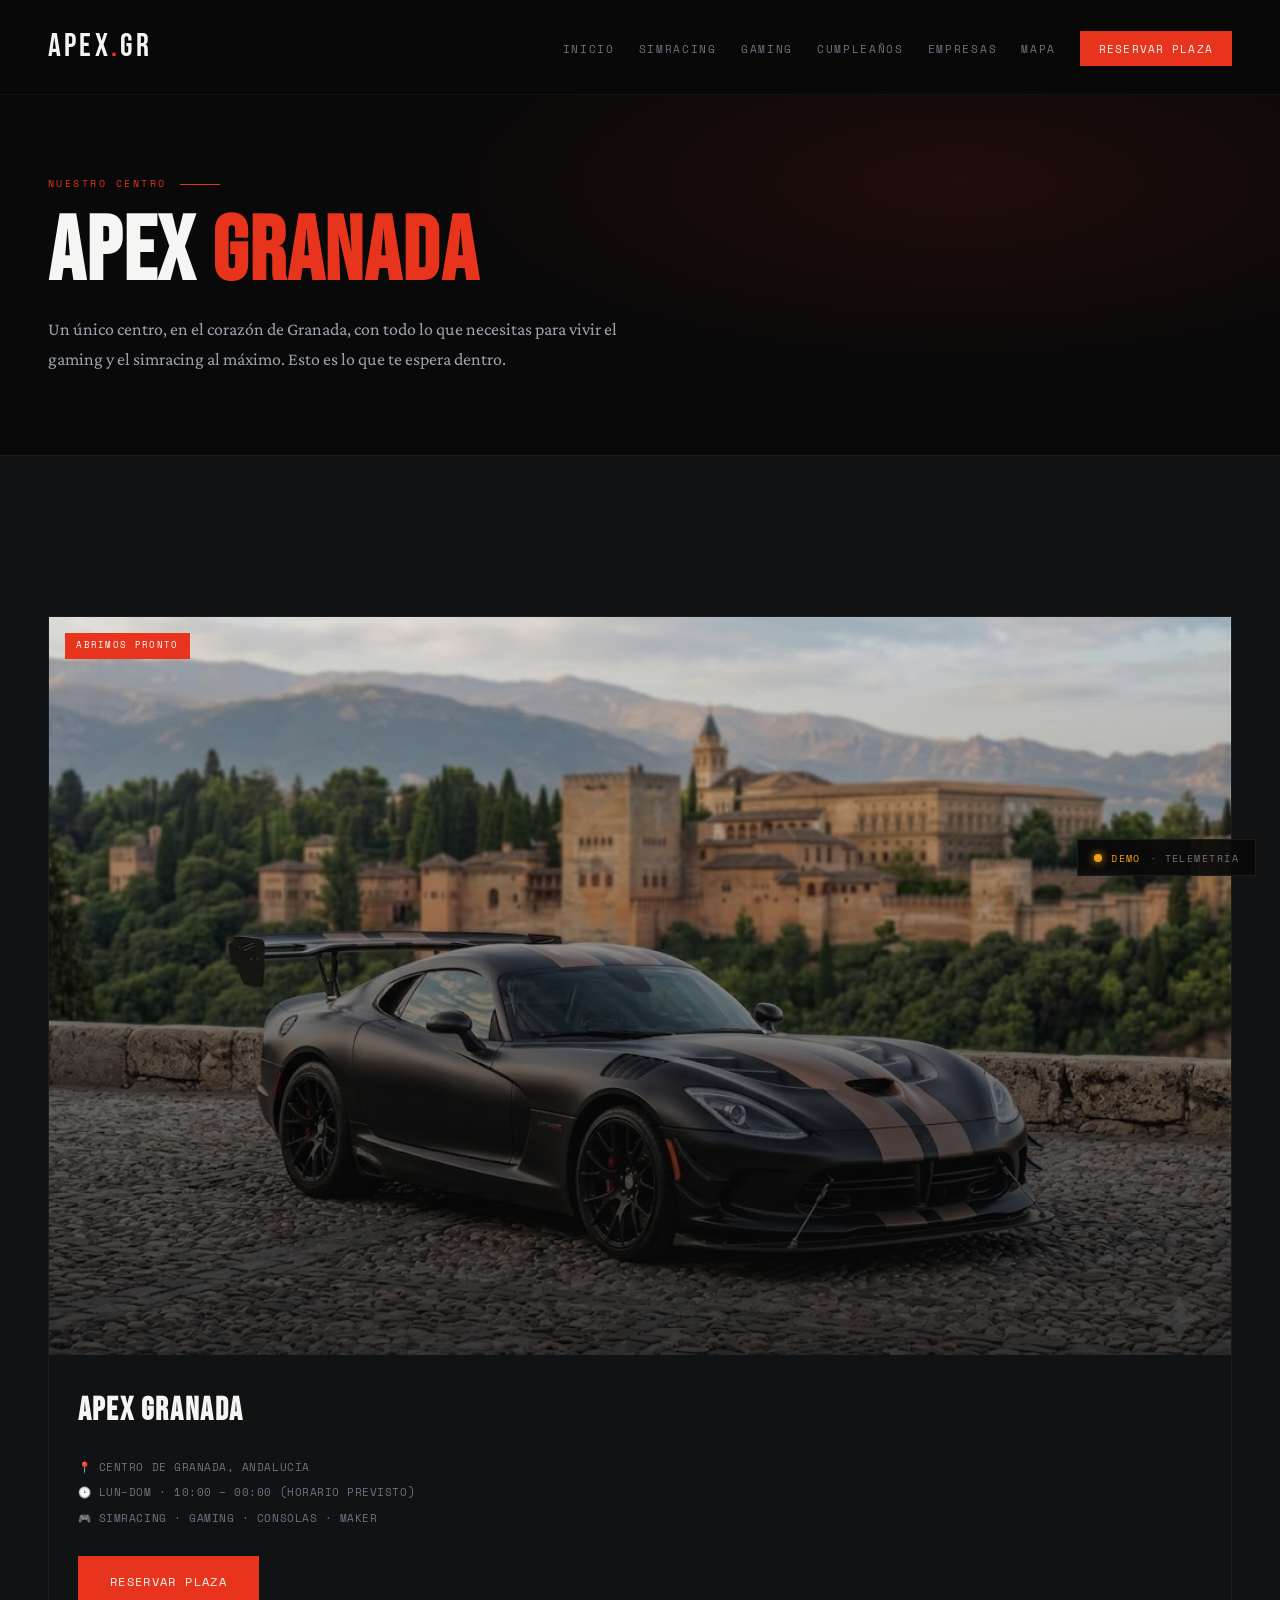
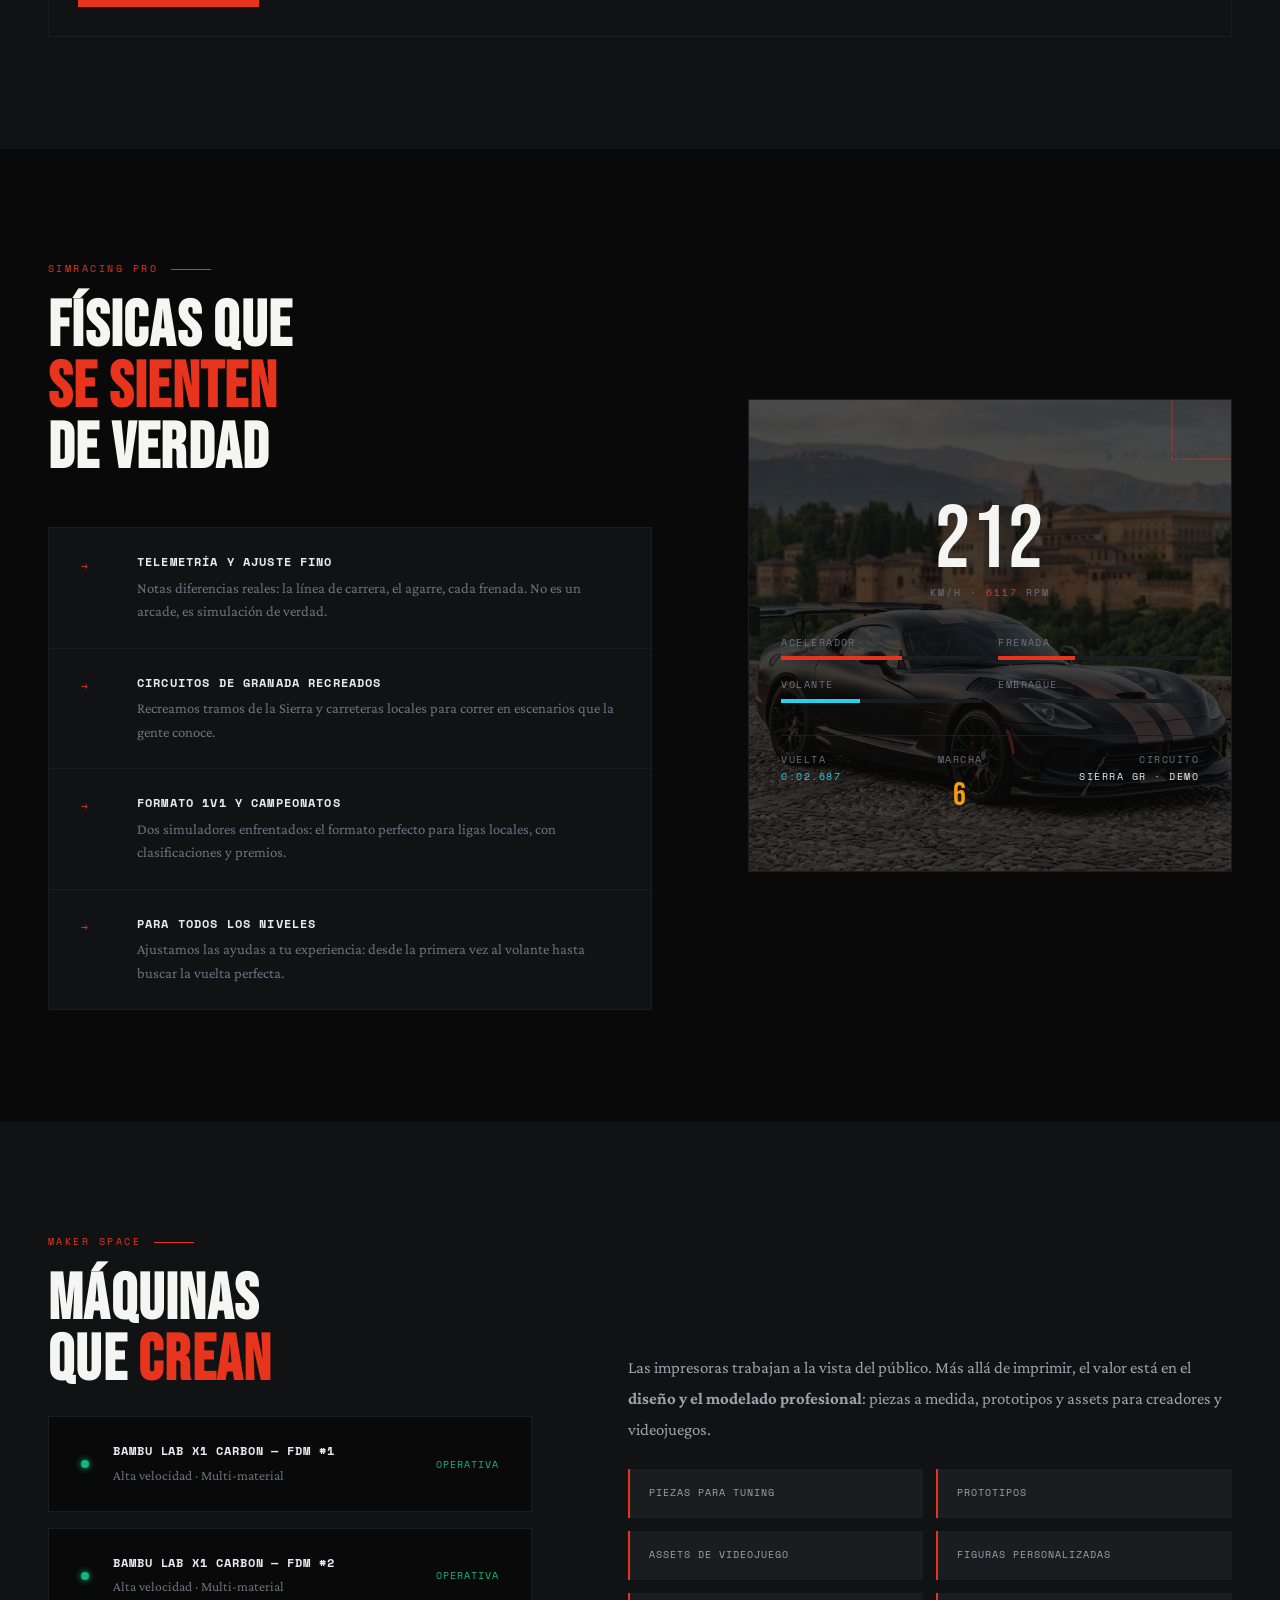
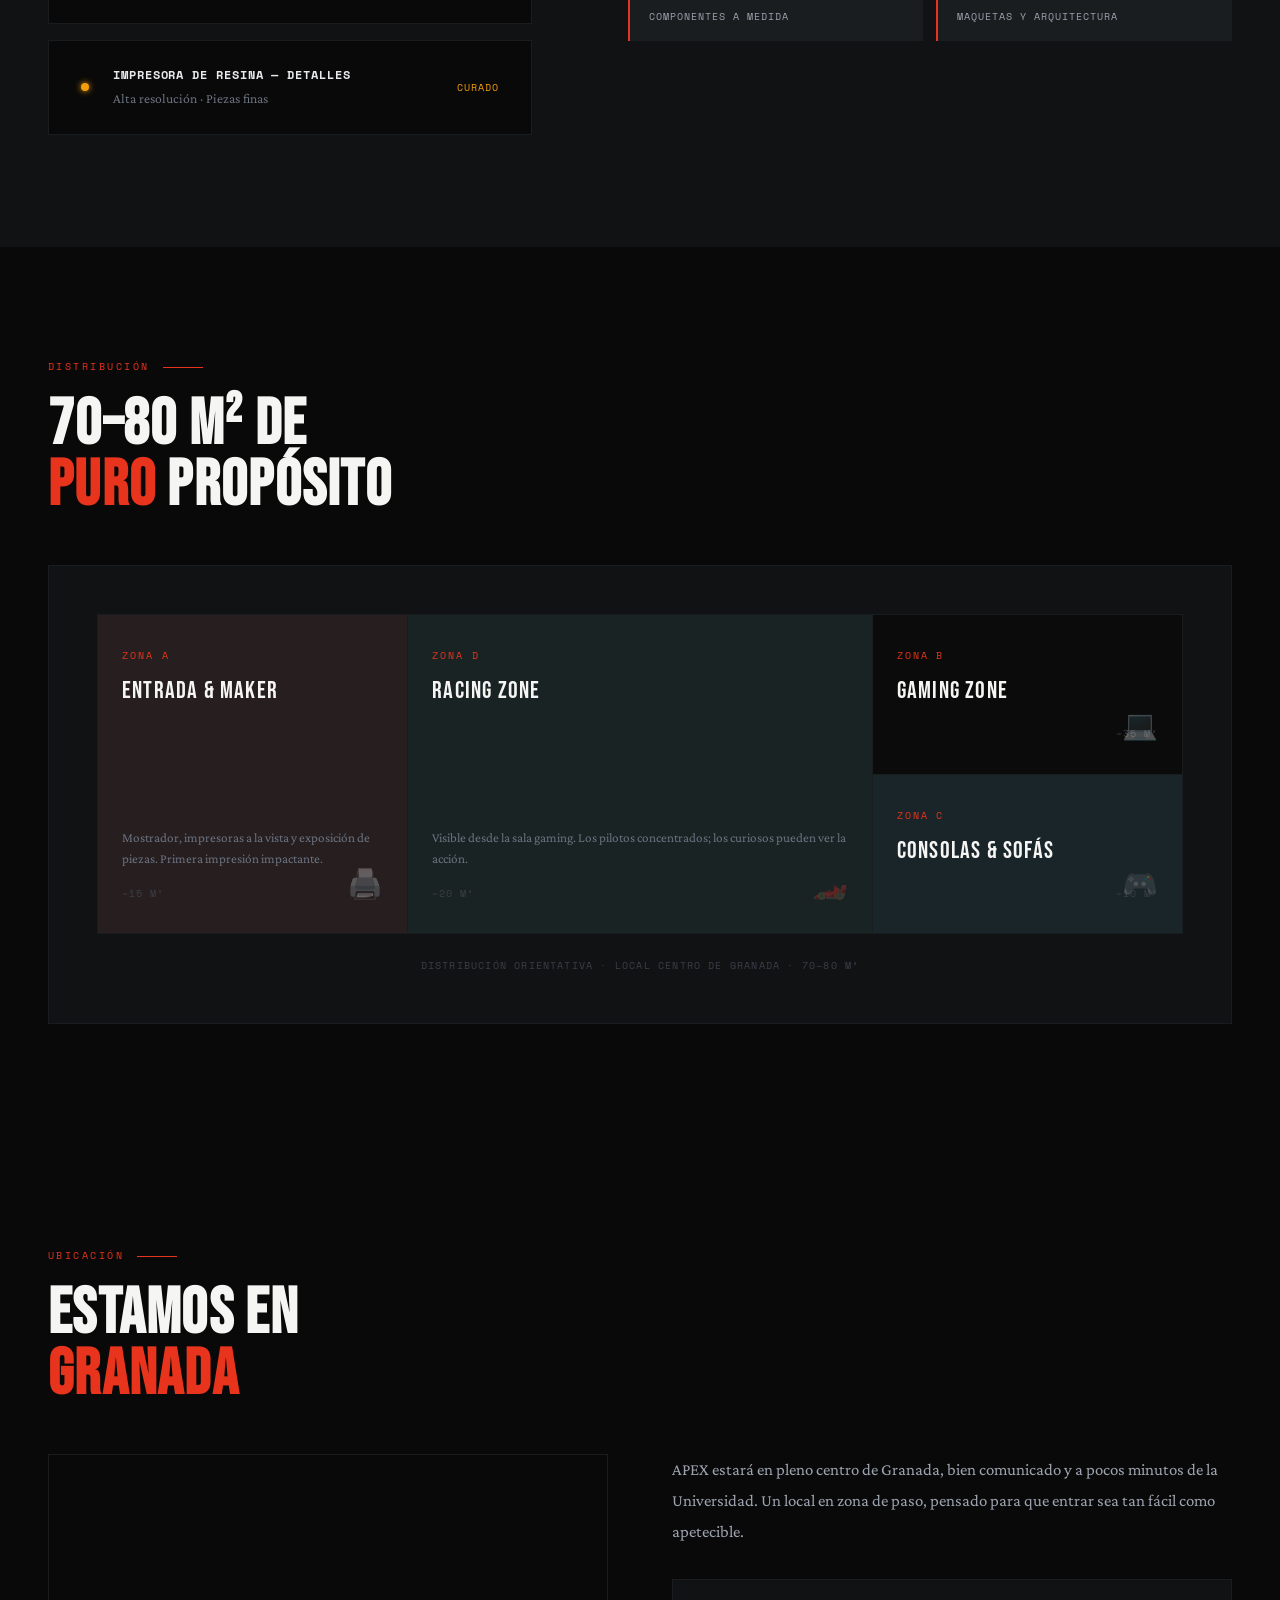
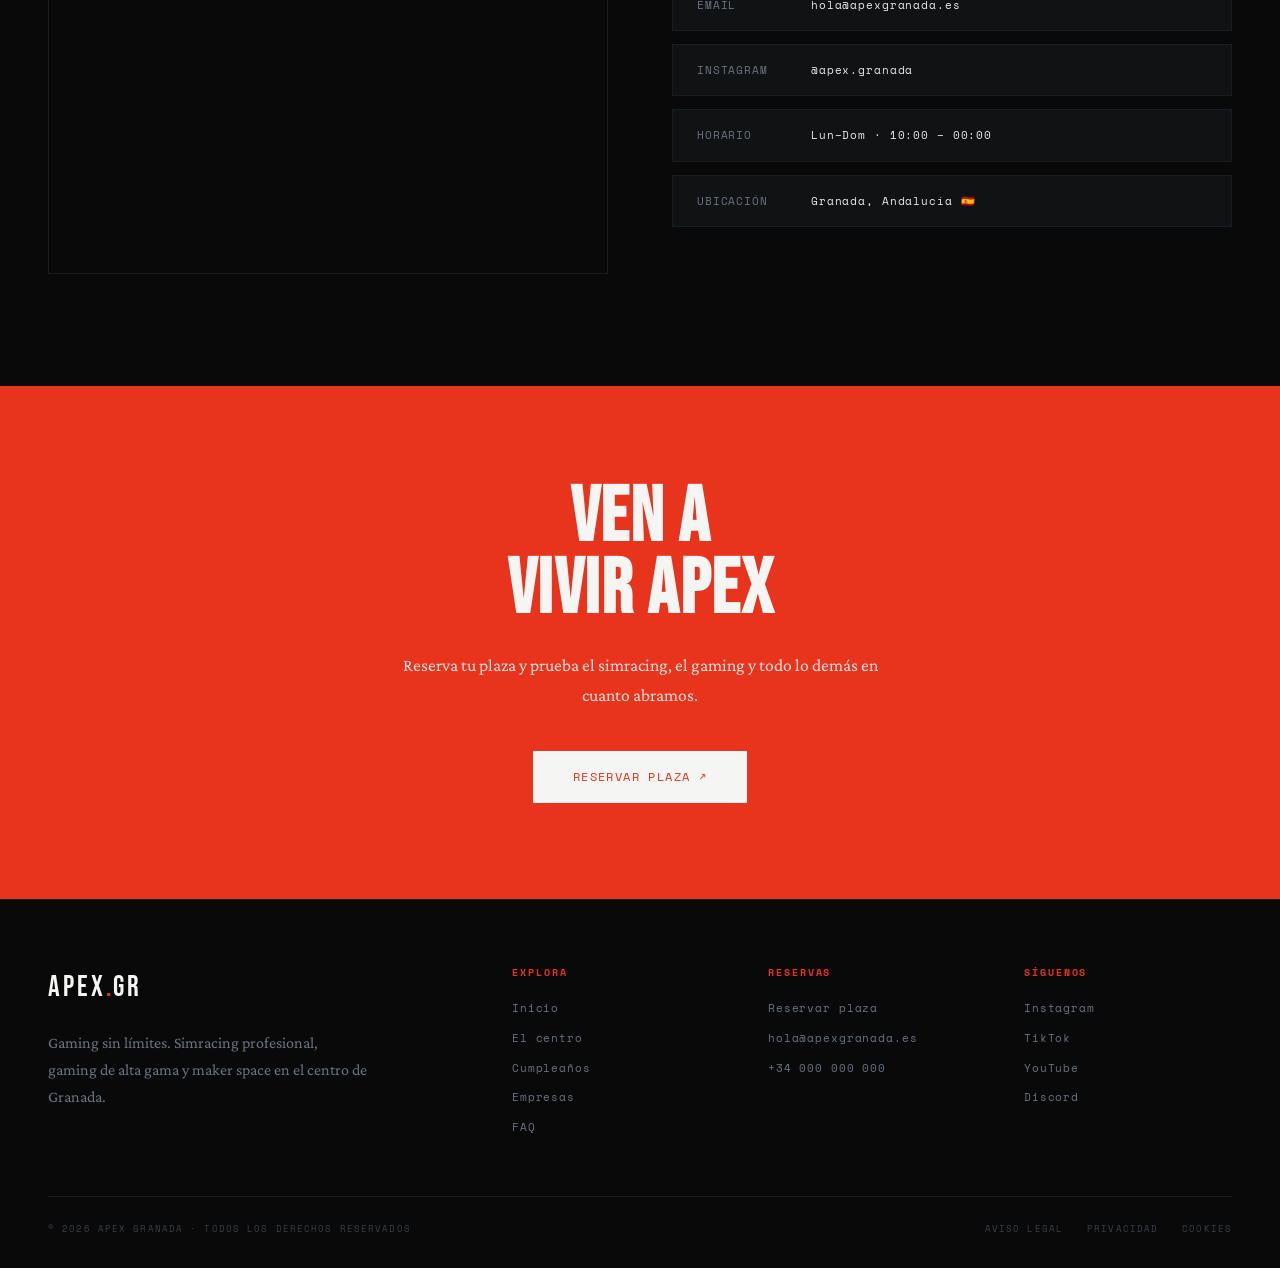
==== commit d08090a6: "Refactor site structure and update navigation links; add new gaming and simracing pages with enhance" ====
--- a/centros.html
+++ b/centros.html
@@ -29,11 +29,12 @@
   </button>
   <ul class="nav-links" id="nav-links">
     <li><a href="index.html">Inicio</a></li>
-    <li><a href="centros.html">El centro</a></li>
+    <li><a href="simracing.html">Simracing</a></li>
+    <li><a href="gaming.html">Gaming</a></li>
     <li><a href="cumpleanos.html">Cumpleaños</a></li>
     <li><a href="empresas.html">Empresas</a></li>
-    <li><a href="faq.html">FAQ</a></li>
-    <li><a href="reservar.html" class="nav-cta">Reservar plaza</a></li>
+    <li><a href="centros.html#ubicacion">Mapa</a></li>
+    <li><a href="reservar.html" class="nav-cta" data-sound="descubre-sound">Reservar plaza</a></li>
   </ul>
 </nav>
 
@@ -333,6 +334,7 @@
   </div>
 </footer>
 
+<audio id="descubre-sound" src="reservar.mp3" preload="auto"></audio>
 <script src="assets/site.js"></script>
 </body>
 </html>
--- a/assets/styles.css
+++ b/assets/styles.css
@@ -97,7 +97,7 @@
 .nav-logo span { color: var(--c-red); }
 .nav-links {
   display: flex;
-  gap: 2.5rem;
+  gap: 1.5rem;
   list-style: none;
   align-items: center;
 }
@@ -1226,7 +1226,7 @@
     transition: max-height 0.35s ease;
     align-items: stretch;
   }
-  .nav.open .nav-links { max-height: 420px; }
+  .nav.open .nav-links { max-height: 560px; }
   .nav-links li { width: 100%; }
   .nav-links a {
     display: block;
